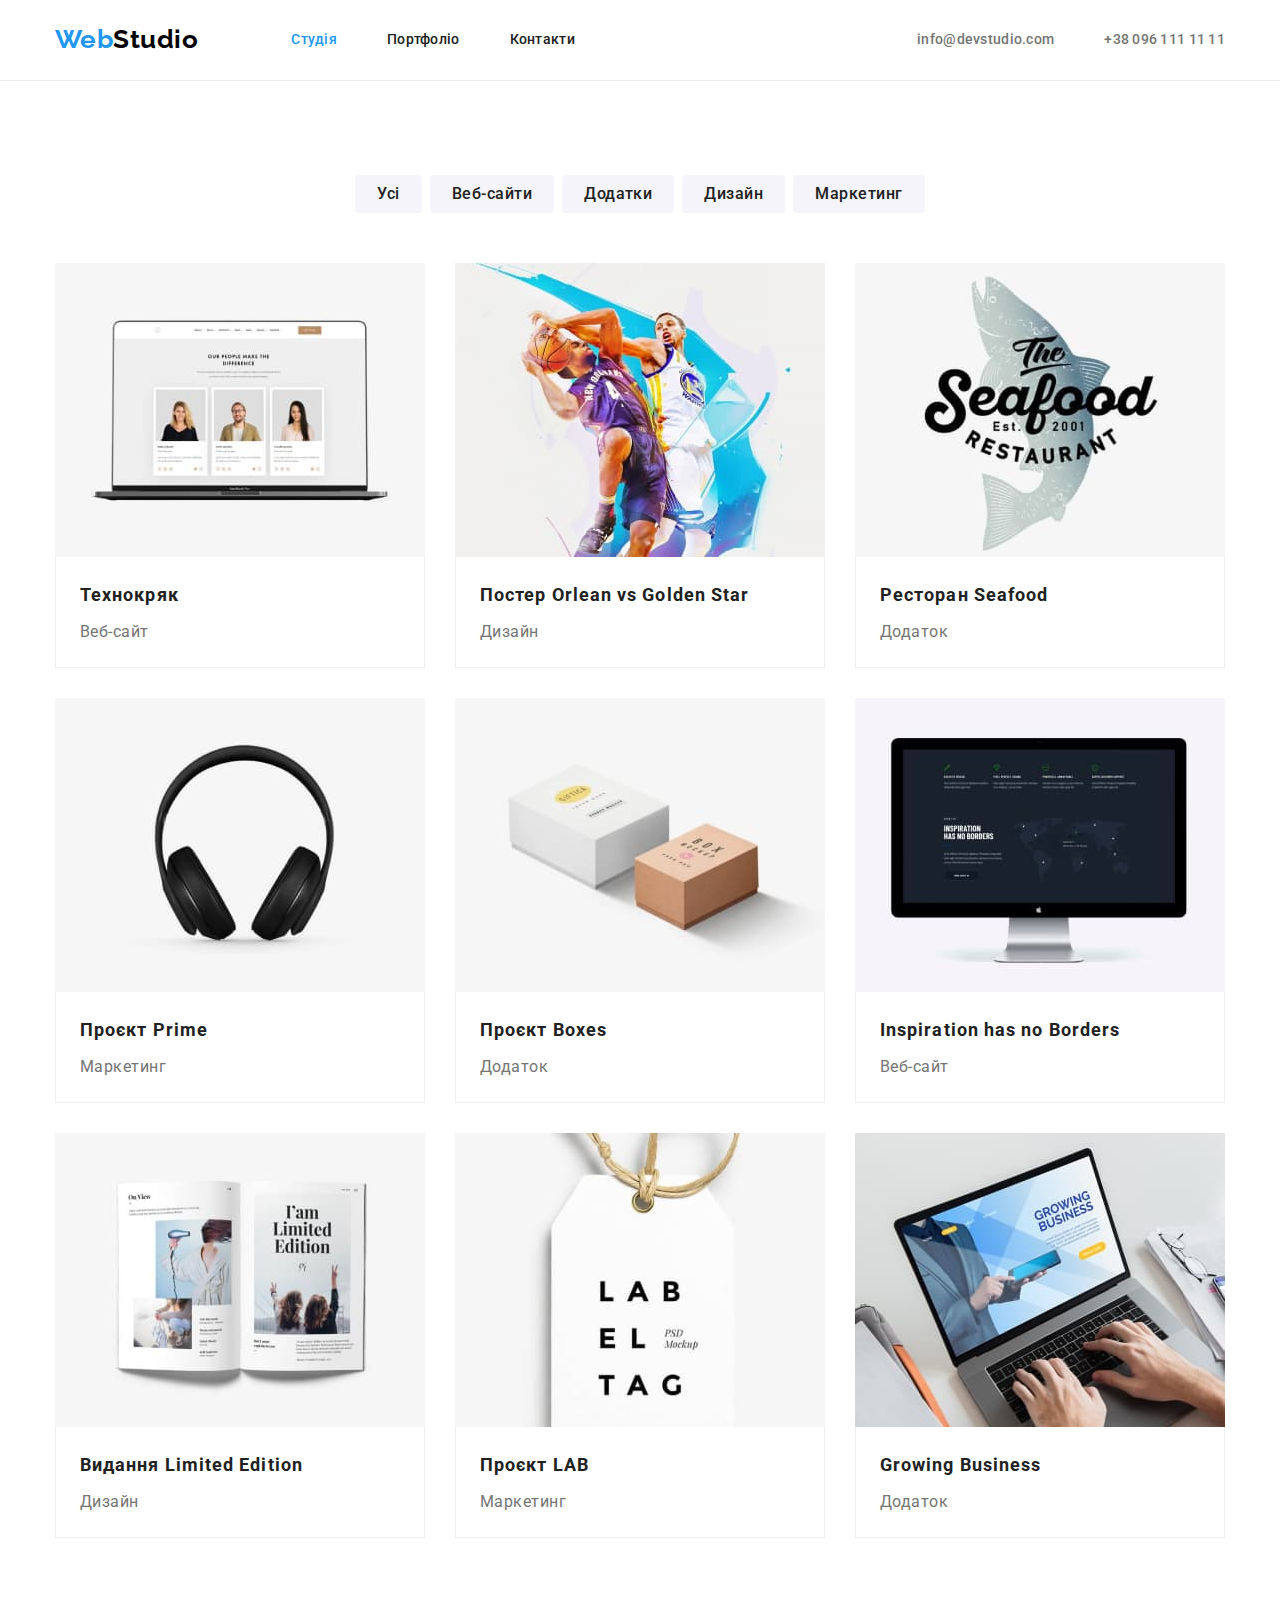
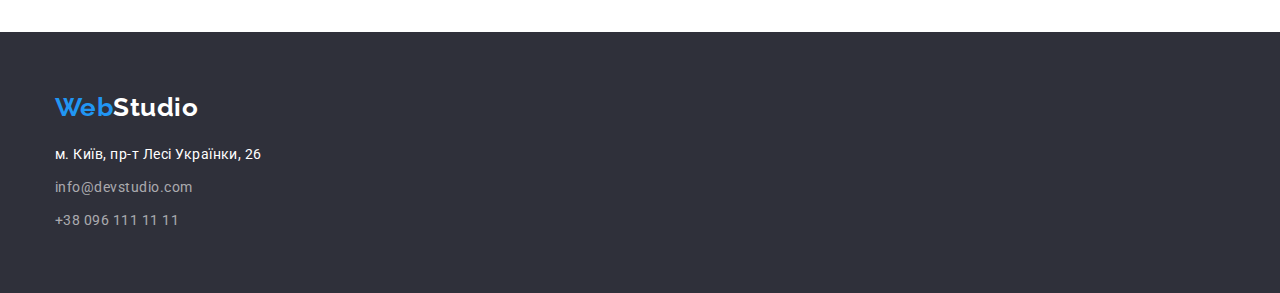
==== portfolio.html @ 68039b97 "Додано бекграунд на секцію hero" ====
<!DOCTYPE html>
<html lang="uk">
  <head>
    <meta charset="UTF-8" />
    <meta http-equiv="X-UA-Compatible" content="IE=edge" />
    <meta name="viewport" content="width=device-width, initial-scale=1.0" />
    <title>Портфоліо</title>
    <link rel="preconnect" href="https://fonts.googleapis.com" />
    <link rel="preconnect" href="https://fonts.gstatic.com" crossorigin />
    <link
      href="https://fonts.googleapis.com/css2?family=Raleway:wght@700&family=Roboto:wght@400;500;700;900&display=swap"
      rel="stylesheet"
    />
    <link
      rel="stylesheet"
      href="https://cdnjs.cloudflare.com/ajax/libs/modern-normalize/1.1.0/modern-normalize.min.css"
    />
    <link rel="stylesheet" href="./css/styles.css" />
  </head>
  <body>
    <header class="page-header">
      <div class="container">
        <nav class="main-nav">
          <a class="link logo" href="./index.html" lang="en">
            Web<span class="accent-studio-hd">Studio</span>
          </a>
          <ul class="list site-nav">
            <li class="item">
              <a class="link active" href="./index.html">Студія</a>
            </li>
            <li class="item">
              <a class="link" href="./portfolio.html">Портфоліо</a>
            </li>
            <li class="item"><a class="link" href="#">Контакти</a></li>
          </ul>
        </nav>
        <ul class="list site-contacts">
          <li class="item">
            <a class="link" href="mailto:info@devstudio.com"
              >info@devstudio.com</a
            >
          </li>
          <li class="item">
            <a class="link" href="tel:+380961111111">+38 096 111 11 11</a>
          </li>
        </ul>
      </div>
    </header>

    <main>
      <section class="section projects">
        <div class="container">
          <h1 class="visually-hidden">Наші роботи</h1>
          <ul class="list projects-filters">
            <li class="item">
              <button class="btn" type="button">Усі</button>
            </li>
            <li class="item">
              <button class="btn" type="button">Веб-сайти</button>
            </li>
            <li class="item">
              <button class="btn" type="button">Додатки</button>
            </li>
            <li class="item">
              <button class="btn" type="button">Дизайн</button>
            </li>
            <li class="item">
              <button class="btn" type="button">Маркетинг</button>
            </li>
          </ul>
          <ul class="list examples">
            <li class="poster">
              <img
                class="photo"
                src="./images/portfolio-techno.jpg"
                alt="Веб-сайт Технокряк"
                width="370"
                height="294"
              />
              <div class="content">
                <h2 class="examples-title">Технокряк</h2>
                <p class="examples-descr">Веб-сайт</p>
              </div>
            </li>
            <li class="poster">
              <img
                class="photo"
                src="./images/portfolio-new-orlean.jpg"
                alt="Дизайн постеру Orlean vs Golden Star"
                width="370"
                height="294"
              />
              <div class="content">
                <h2 class="examples-title">
                  Постер <span lang="en">Orlean vs Golden Star</span>
                </h2>
                <p class="examples-descr">Дизайн</p>
              </div>
            </li>
            <li class="poster">
              <img
                class="photo"
                src="./images/portfolio-seafood.jpg"
                alt="Додаток ресторану Seafood"
                width="370"
                height="294"
              />
              <div class="content">
                <h2 class="examples-title">
                  Ресторан <span lang="en">Seafood</span>
                </h2>
                <p class="examples-descr">Додаток</p>
              </div>
            </li>
            <li class="poster">
              <img
                class="photo"
                src="./images/portfolio-prime.jpg"
                alt="Маркетинг проєкту Prime"
                width="370"
                height="294"
              />
              <div class="content">
                <h2 class="examples-title">
                  Проєкт <span lang="en">Prime</span>
                </h2>
                <p class="examples-descr">Маркетинг</p>
              </div>
            </li>
            <li class="poster">
              <img
                class="photo"
                src="./images/portfolio-boxes.jpg"
                alt="Додаток проєкту Boxes"
                width="370"
                height="294"
              />
              <div class="content">
                <h2 class="examples-title">
                  Проєкт <span lang="en">Boxes</span>
                </h2>
                <p class="examples-descr">Додаток</p>
              </div>
            </li>
            <li class="poster">
              <img
                class="photo"
                src="./images/portfolio-inspiration.jpg"
                alt="Веб-сайт Inspiration has no Borders"
                width="370"
                height="294"
              />
              <div class="content">
                <h2 class="examples-title">
                  <span lang="en">Inspiration has no Borders</span>
                </h2>
                <p class="examples-descr">Веб-сайт</p>
              </div>
            </li>
            <li class="poster">
              <img
                class="photo"
                src="./images/portfolio-limited-ed.jpg"
                alt="Дизайн виданян Limited Edition"
                width="370"
                height="294"
              />
              <div class="content">
                <h2 class="examples-title">
                  Видання <span lang="en">Limited Edition</span>
                </h2>
                <p class="examples-descr">Дизайн</p>
              </div>
            </li>
            <li class="poster">
              <img
                class="photo"
                src="./images/portfolio-lab.jpg"
                alt="Маркетинг проєкту LAB"
                width="370"
                height="294"
              />
              <div class="content">
                <h2 class="examples-title">
                  Проєкт <span class="upper" lang="en">LAB</span>
                </h2>
                <p class="examples-descr">Маркетинг</p>
              </div>
            </li>
            <li class="poster">
              <img
                class="photo"
                src="./images/portfolio-growing-buss.jpg"
                alt="Додаток Growing Business"
                width="370"
                height="294"
              />
              <div class="content">
                <h2 class="examples-title">
                  <span lang="en">Growing Business</span>
                </h2>
                <p class="examples-descr">Додаток</p>
              </div>
            </li>
          </ul>
        </div>
      </section>
    </main>

    <footer class="page-footer">
      <div class="container">
        <a class="link logo" href="./index.html" lang="en">
          Web<span class="accent-studio-ft">Studio</span>
        </a>
        <address class="contacts">
          <ul class="list">
            <li class="list-item">
              <a
                class="link location"
                href="https://goo.gl/maps/3bxnUZ3EVZmGAf4NA"
                target="_blank"
                rel="noreferrer noopener nofollow"
              >
                м. Київ, пр-т Лесі Українки, 26
              </a>
            </li>
            <li class="list-item">
              <a class="link" href="mailto:info@devstudio.com"
                >info@devstudio.com</a
              >
            </li>
            <li class="list-item">
              <a class="link" href="tel:+380961111111">+38 096 111 11 11</a>
            </li>
          </ul>
        </address>
      </div>
    </footer>
  </body>
</html>
---- css/styles.css ----
:root {
    --primary-text-color: rgba(33, 33, 33, 1);
    --descr-color: rgba(117, 117, 117, 1);
    --secondary-color: rgba(33, 150, 243, 1);
    --primary-bgd-color: rgba(255, 255, 255, 1);
    --logo-header-color: rgba(0, 0, 0, 1);
    --bgd-hero-color: rgba(47, 48, 58, 1);
    --focus-btn-color: rgb(16, 137, 236);
    --bgd-team-color: rgba(245, 244, 250, 1);
    --contacts-footer-color: rgba(255, 255, 255, 0.6);

}

body {
    background-color: var(--primary-bgd-color);
    color: var(--primary-text-color);
    font-weight: 700;
    font-family: 'Roboto', sans-serif;
    font-style: normal;
    letter-spacing: 0.03em;
}

.container {
    margin-left: auto;
    margin-right: auto;
    width: 1200px;
    padding-left: 15px;
    padding-right: 15px;
}

.section {
    padding: 94px 0;
}

h1,
h2,
h3,
h4,
h5,
h6,
p,
ul {
    margin: 0;
    padding: 0;
}

.list {
    list-style: none;
}

.link {
    text-decoration: none;
}

/* Логотип */
.logo {
    margin-right: 93px;
    color: var(--secondary-color);
    font-family: 'Raleway', sans-serif;
    font-size: 26px;
    line-height: 1.19;
}

.logo .accent-studio-hd {
    color: var(--logo-header-color);
}

.logo .accent-studio-ft {
    color: var(--primary-bgd-color);
}

/* Навігація основної сторінки */
.page-header {
    padding-top: 24px;
    padding-bottom: 25px;
    border-bottom: 1px solid #ECECEC;
    ;
}

.page-header>.container {
    display: flex;
    align-items: center;
}

.main-nav {
    display: flex;
    align-items: center;
}

.site-nav {
    display: flex;
}

.site-nav>.item:not(:last-child) {
    margin-right: 50px;
}

.site-contacts {
    display: flex;
    margin-left: auto;
}

.site-contacts>.item+.item {
    margin-left: 50px;
}

.site-nav .link,
.site-contacts .link {
    color: currentColor;
    font-weight: 500;
    font-size: 14px;
    line-height: 1.14;
    letter-spacing: 0.02em;
}

.site-contacts .link {
    color: var(--descr-color);
}

.site-nav .active {
    color: var(--secondary-color);
}

.site-nav .link:hover,
.site-contacts .link:hover,
.site-nav .link:focus,
.site-contacts .link:focus {
    color: var(--secondary-color);
}

/* Герой */
.hero {
    background-image: linear-gradient(rgba(47, 48, 58, 0.4), rgba(47, 48, 58, 0.4)), url(../images/hero-bgd.jpg);
    max-width: 1600px;
    padding: 200px 0;
    color: var(--primary-bgd-color);
    text-align: center;
    letter-spacing: 0.06em;
}

.hero>.hero-title {
    margin-bottom: 30px;
    margin-left: auto;
    margin-right: auto;
    font-weight: 900;
    width: 696px;
    font-size: 44px;
    line-height: 1.36;
    text-transform: uppercase;
}

.hero>.main-btn {
    padding: 10px 32px;
    border-radius: 4px;
    border: none;

    color: inherit;
    background-color: var(--secondary-color);
    font-size: 16px;
    line-height: 1.88;
    cursor: pointer;
    font-weight: 700;
    font-family: inherit;
    font-style: inherit;
    letter-spacing: inherit;
}

.hero>.main-btn:hover {
    background-color: var(--focus-btn-color);
}

/* Основна частина 
Advantages */
.visually-hidden {
    position: absolute;
    white-space: nowrap;
    width: 1px;
    height: 1px;
    overflow: hidden;
    border: 0;
    padding: 0;
    clip: rect(0 0 0 0);
    clip-path: inset(50%);
    margin: -1px;
}

.advantages .list {
    display: flex;
}

.advantages .item {
    width: 270px;
}

.advantages .item:not(:last-child) {
    margin-right: 30px;
}

.advantages .advantages-title {
    margin-bottom: 10px;
    font-size: 14px;
    line-height: 1.14;
    text-transform: uppercase;
}

.advantages .advantages-descr {
    color: var(--descr-color);
    font-weight: 400;
    font-size: 14px;
    line-height: 1.71;
}

/* activity */
.section.activity {
    padding-top: 0;
}

.activity .list {
    display: flex;
}

.activity .activity-title {
    margin-bottom: 50px;
    font-size: 36px;
    line-height: 1.17;
    text-align: center;
}

.activity .item:not(:last-child) {
    margin-right: 30px;
}

/*team*/
.team {
    background-color: var(--bgd-team-color);
}

.team .list {
    display: flex;
}

.team .information:not(:last-child) {
    margin-right: 30px;
}

.team .information {
    width: 270px;
    padding-bottom: 30px;
    background-color: var(--primary-bgd-color);
    box-shadow: 0px 1px 3px rgba(0, 0, 0, 0.12), 0px 1px 1px rgba(0, 0, 0, 0.14), 0px 2px 1px rgba(0, 0, 0, 0.2);
    border-radius: 0px 0px 4px 4px;
}

.team .team-title {
    margin-bottom: 50px;
    font-size: 36px;
    line-height: 1.17;
    text-align: center;
}

.information>.team-photo {
    margin-bottom: 30px;
}

.team .team-name {
    margin-bottom: 10px;
    font-weight: 500;
    font-size: 16px;
    line-height: 1.19;
    text-align: center;
}

.team .team-position {
    color: var(--descr-color);
    font-weight: 400;
    font-size: 16px;
    line-height: 1.19;
    text-align: center;
}

/* footer */
.page-footer {
    padding: 60px 0;
    /* Додатково */
    background-color: var(--bgd-hero-color);
}

.page-footer .logo {
    display: inline-block;
    margin-bottom: 20px;
}

.contacts .list-item:not(:last-child) {
    margin-bottom: 9px;
}

.contacts .link {
    color: var(--contacts-footer-color);
    font-style: normal;
    font-weight: 400;
    font-size: 14px;
    line-height: 1.71;
}

.contacts .location {
    color: var(--primary-bgd-color);
}

.contacts .link:hover,
.contacts .link:focus {
    color: var(--secondary-color);
}

/* Page Portfolio*/
.projects .projects-filters {
    display: flex;
    justify-content: center;
    margin-bottom: 50px;
}

.projects-filters>.item.item:not(:last-child) {
    margin-right: 8px;
}

.projects-filters .btn {
    padding: 6px 22px;
    border-radius: 4px;
    border: none;

    color: inherit;
    background-color: var(--bgd-team-color);
    font-family: inherit;
    font-style: inherit;
    font-weight: 500;
    font-size: 16px;
    line-height: 1.62;
    cursor: pointer;
    letter-spacing: inherit;
}

.projects-filters .btn:hover,
.projects-filters .btn:focus {
    background-color: var(--secondary-color);
    color: var(--primary-bgd-color);
}

.photo {
    display: block;
}

.projects .examples {
    display: flex;
    flex-wrap: wrap;
    margin-left: -30px;
    margin-top: -30px;
}

.examples>.poster {
    /* flex-basis: calc(100%/3-30px); */
    margin-left: 30px;
    margin-top: 30px;
}

.poster>.content {
    padding: 20px 24px;
    border-right: 1px solid #EEEEEE;
    border-left: 1px solid #EEEEEE;
    border-bottom: 1px solid #EEEEEE;
}

.content .examples-title {
    margin-bottom: 4px;
    font-size: 18px;
    line-height: 2;
    letter-spacing: 0.06em;
}

.content .examples-descr {
    color: var(--descr-color);
    font-weight: 400;
    font-size: 16px;
    line-height: 1.88;
}

.examples-title>.upper {
    text-transform: uppercase;
}
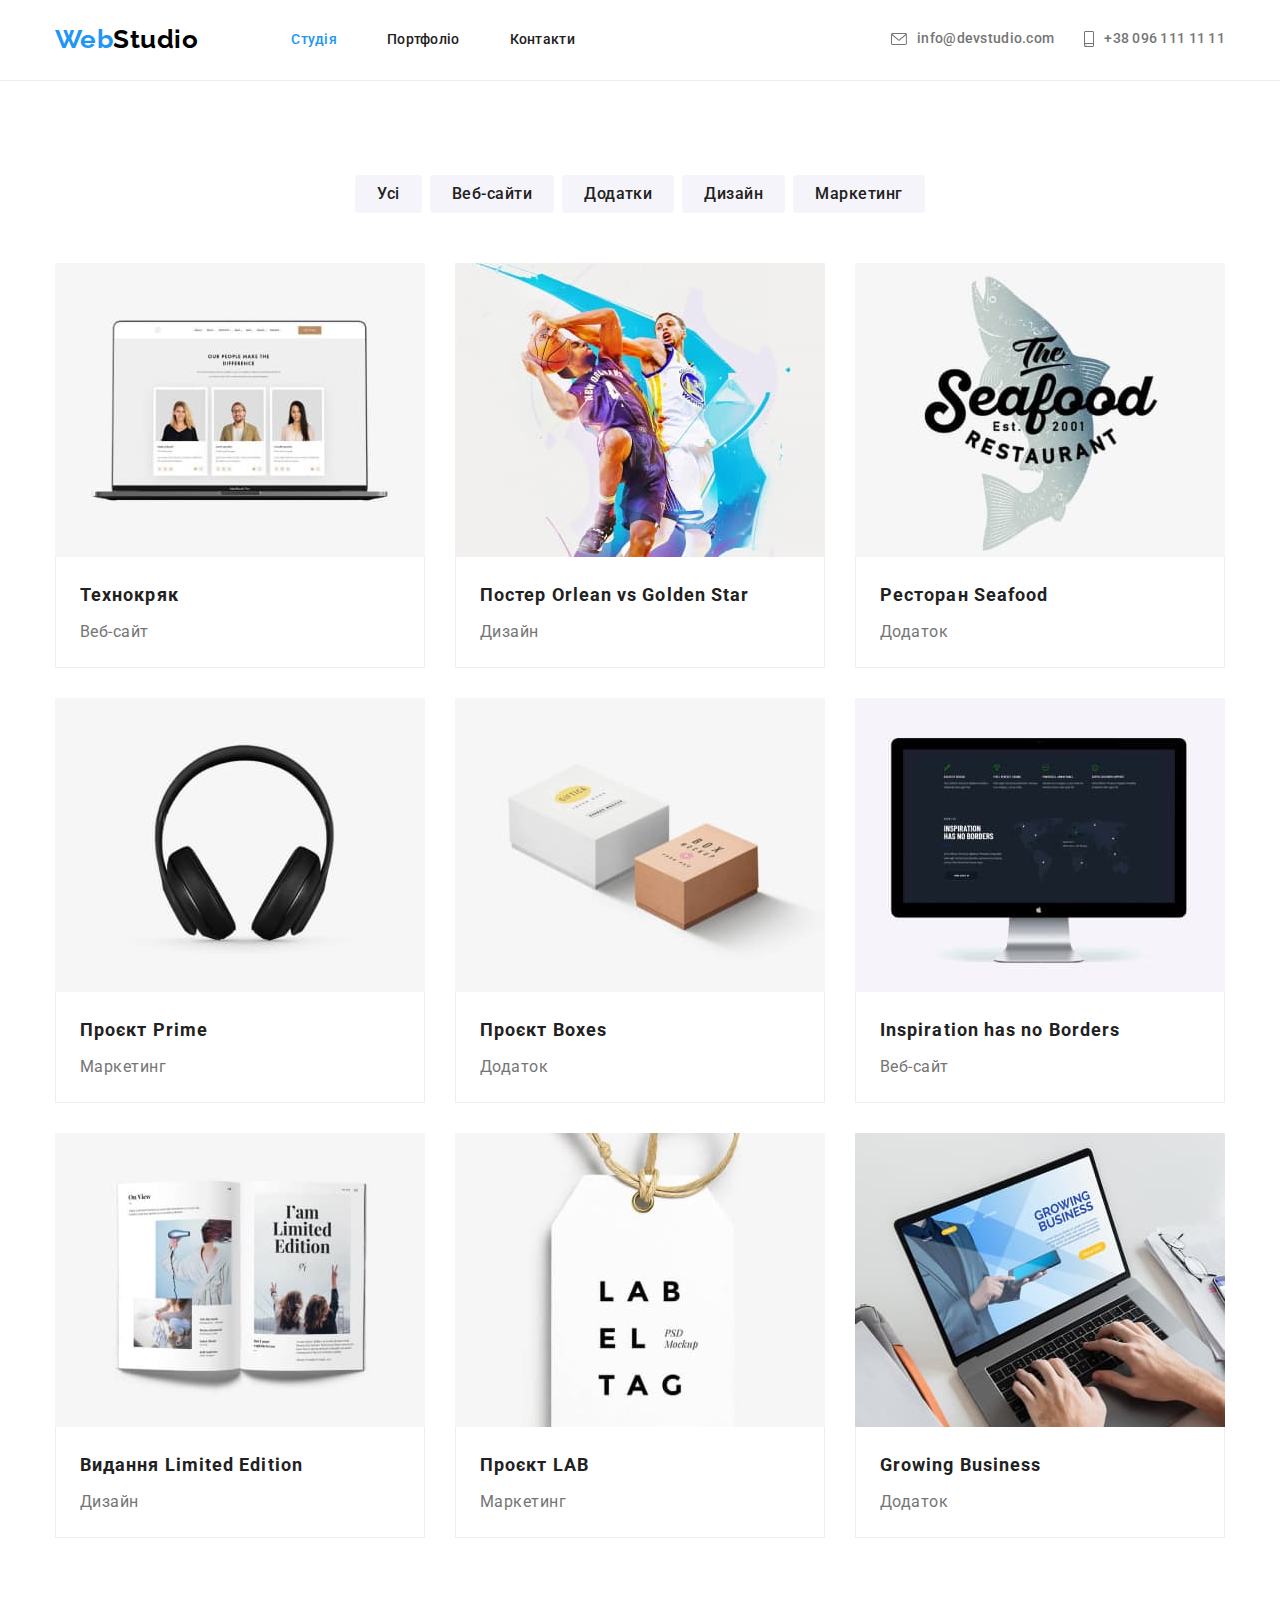
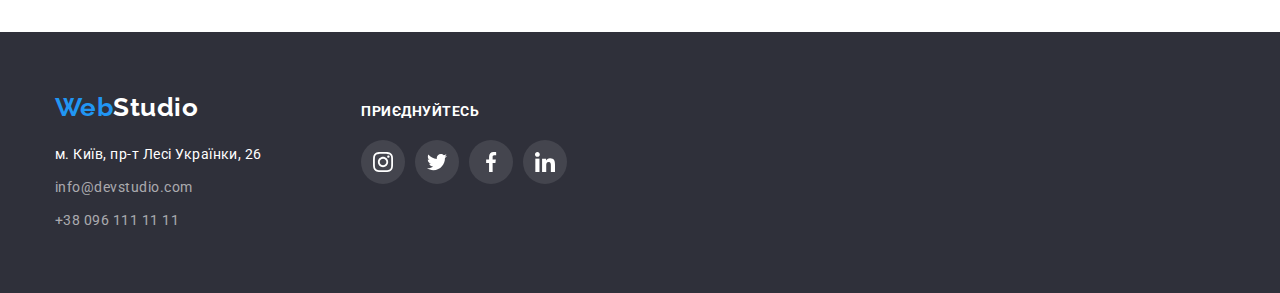
==== commit b284382d: "Готова сторінка index.html (лого не того розміру у секції clients)" ====
--- a/portfolio.html
+++ b/portfolio.html
@@ -36,12 +36,20 @@
         </nav>
         <ul class="list site-contacts">
           <li class="item">
-            <a class="link" href="mailto:info@devstudio.com"
-              >info@devstudio.com</a
+            <a class="link" href="mailto:info@devstudio.com">
+              <svg class="site-contacts-icon" width="16" height="12">
+                <use href="./images/icons.svg#icon-envelope"></use>
+              </svg>
+              info@devstudio.com</a
             >
           </li>
           <li class="item">
-            <a class="link" href="tel:+380961111111">+38 096 111 11 11</a>
+            <a class="link" href="tel:+380961111111">
+              <svg class="site-contacts-icon" width="10" height="16">
+                <use href="./images/icons.svg#icon-smartphone"></use>
+              </svg>
+              +38 096 111 11 11</a
+            >
           </li>
         </ul>
       </div>
@@ -209,31 +217,66 @@
 
     <footer class="page-footer">
       <div class="container">
-        <a class="link logo" href="./index.html" lang="en">
-          Web<span class="accent-studio-ft">Studio</span>
-        </a>
-        <address class="contacts">
-          <ul class="list">
-            <li class="list-item">
-              <a
-                class="link location"
-                href="https://goo.gl/maps/3bxnUZ3EVZmGAf4NA"
-                target="_blank"
-                rel="noreferrer noopener nofollow"
-              >
-                м. Київ, пр-т Лесі Українки, 26
-              </a>
-            </li>
-            <li class="list-item">
-              <a class="link" href="mailto:info@devstudio.com"
-                >info@devstudio.com</a
-              >
-            </li>
-            <li class="list-item">
-              <a class="link" href="tel:+380961111111">+38 096 111 11 11</a>
-            </li>
-          </ul>
-        </address>
+        <div class="contacts-footer">
+          <a class="link logo" href="./index.html" lang="en">
+            Web<span class="accent-studio-ft">Studio</span>
+          </a>
+          <address class="contacts">
+            <ul class="list">
+              <li class="list-item">
+                <a
+                  class="link location"
+                  href="https://goo.gl/maps/3bxnUZ3EVZmGAf4NA"
+                  target="_blank"
+                  rel="noreferrer noopener nofollow"
+                >
+                  м. Київ, пр-т Лесі Українки, 26
+                </a>
+              </li>
+              <li class="list-item">
+                <a class="link" href="mailto:info@devstudio.com"
+                  >info@devstudio.com</a
+                >
+              </li>
+              <li class="list-item">
+                <a class="link" href="tel:+380961111111">+38 096 111 11 11</a>
+              </li>
+            </ul>
+          </address>
+        </div>
+        <div class="net-list-footer">
+          <p class="upper">Приєднуйтесь</p>
+          <ul class="list net-list">
+            <li class="item net-item">
+              <a href="" class="link net-link">
+                <svg class="net-icon" width="20" height="20">
+                  <use href="./images/icons.svg#icon-instagram"></use>
+                </svg>
+              </a>
+            </li>
+            <li class="item net-item">
+              <a href="" class="link net-link">
+                <svg class="net-icon" width="20" height="20">
+                  <use href="./images/icons.svg#icon-twitter"></use>
+                </svg>
+              </a>
+            </li>
+            <li class="item net-item">
+              <a href="" class="link net-link">
+                <svg class="net-icon" width="20" height="20">
+                  <use href="./images/icons.svg#icon-facebook"></use>
+                </svg>
+              </a>
+            </li>
+            <li class="item net-item">
+              <a href="" class="link net-link">
+                <svg class="net-icon" width="20" height="20">
+                  <use href="./images/icons.svg#icon-linkedin"></use>
+                </svg>
+              </a>
+            </li>
+          </ul>
+        </div>
       </div>
     </footer>
   </body>
--- a/css/styles.css
+++ b/css/styles.css
@@ -7,8 +7,7 @@
     --bgd-hero-color: rgba(47, 48, 58, 1);
     --focus-btn-color: rgb(16, 137, 236);
     --bgd-team-color: rgba(245, 244, 250, 1);
-    --contacts-footer-color: rgba(255, 255, 255, 0.6);
-
+    --contacts-footer-color: rgba(255, 255, 255, 0.6); 
 }
 
 body {
@@ -101,7 +100,7 @@
 }
 
 .site-contacts>.item+.item {
-    margin-left: 50px;
+    margin-left: 30px;
 }
 
 .site-nav .link,
@@ -114,7 +113,15 @@
 }
 
 .site-contacts .link {
+    display: flex;
+    align-items: center;
+    justify-content: center;
     color: var(--descr-color);
+}
+
+.site-contacts .site-contacts-icon {
+    fill: currentColor;
+    margin-right: 10px;
 }
 
 .site-nav .active {
@@ -133,6 +140,8 @@
     background-image: linear-gradient(rgba(47, 48, 58, 0.4), rgba(47, 48, 58, 0.4)), url(../images/hero-bgd.jpg);
     max-width: 1600px;
     padding: 200px 0;
+    margin-right: auto;
+    margin-left: auto;
     color: var(--primary-bgd-color);
     text-align: center;
     letter-spacing: 0.06em;
@@ -196,6 +205,17 @@
     margin-right: 30px;
 }
 
+.advantages-bgd {
+    display: flex;
+    align-items: center;
+    justify-content: center;
+    width: 100%;
+    height: 120px;
+    margin-bottom: 30px;
+    background-color: var(--bgd-team-color);
+    border-radius: 4px;
+}
+
 .advantages .advantages-title {
     margin-bottom: 10px;
     font-size: 14px;
@@ -276,6 +296,71 @@
     font-size: 16px;
     line-height: 1.19;
     text-align: center;
+    margin-bottom: 16px;
+}
+
+
+.team .net-list {
+    display: flex;
+    align-items: center;
+    justify-content: space-between;
+    margin-right: auto;
+    margin-left: auto;
+    width: 206px;
+    height: 44px;
+}
+
+.team .net-link {
+    width: 44px;
+    height: 44px;
+    display: flex;
+    align-items: center;
+    justify-content: center;
+    color: rgba(175, 177, 184, 1);
+}
+
+.team .net-icon {
+    fill: currentColor;
+}
+
+.team .net-link:hover {
+    background-color: var(--secondary-color);
+    border-radius: 50%;
+    color: #fff;
+}
+
+/* clients */
+.clients-title {
+    font-size: 36px;
+    line-height: 1.17;
+    text-align: center;
+    margin-bottom: 50px;
+}
+
+.clients-list {
+display: flex;
+align-items: center;
+justify-content: space-between;
+}
+
+.clients-link {
+    display: flex;
+    align-items: center;
+    justify-content: center;
+    width: 170px;
+    height: 92px;
+    border: 1px solid #AFB1B8;
+    border-radius: 4px;
+    color: rgba(175, 177, 184, 1);
+}
+
+.clients-icon {
+    fill: currentColor;
+}
+
+.clients-link:hover {
+    border: 1px solid var(--secondary-color);
+    color: var(--secondary-color);
 }
 
 /* footer */
@@ -309,6 +394,54 @@
 .contacts .link:hover,
 .contacts .link:focus {
     color: var(--secondary-color);
+}
+
+.net-list-footer {
+    margin-left: 70px;
+}
+
+.net-list-footer > .upper {
+    font-size: 14px;
+    line-height: 1.14;
+    text-transform: uppercase;
+    color: #FFFFFF;
+    margin-bottom: 20px;
+}
+
+.net-list-footer {
+    width: 206px;
+}
+
+.net-list-footer .net-list {
+    display: flex;
+    align-items: center;
+    justify-content: space-between;
+    margin-right: auto;
+    margin-left: auto;
+}
+
+.net-list-footer .net-link {
+    width: 44px;
+    height: 44px;
+    display: flex;
+    align-items: center;
+    justify-content: center;
+    background-color: rgba(255, 255, 255, 0.1);
+    border-radius: 50%;
+    color: #fff;
+}
+
+.net-list-footer .net-icon {
+    fill: currentColor;
+}
+
+.net-list-footer .net-link:hover {
+    background-color: var(--secondary-color);
+}
+
+.page-footer .container {
+    display: flex;
+    align-items: baseline;
 }
 
 /* Page Portfolio*/
@@ -356,12 +489,13 @@
 }
 
 .examples>.poster {
-    /* flex-basis: calc(100%/3-30px); */
+    width: 370px;
     margin-left: 30px;
     margin-top: 30px;
 }
 
 .poster>.content {
+    width: 100%;
     padding: 20px 24px;
     border-right: 1px solid #EEEEEE;
     border-left: 1px solid #EEEEEE;
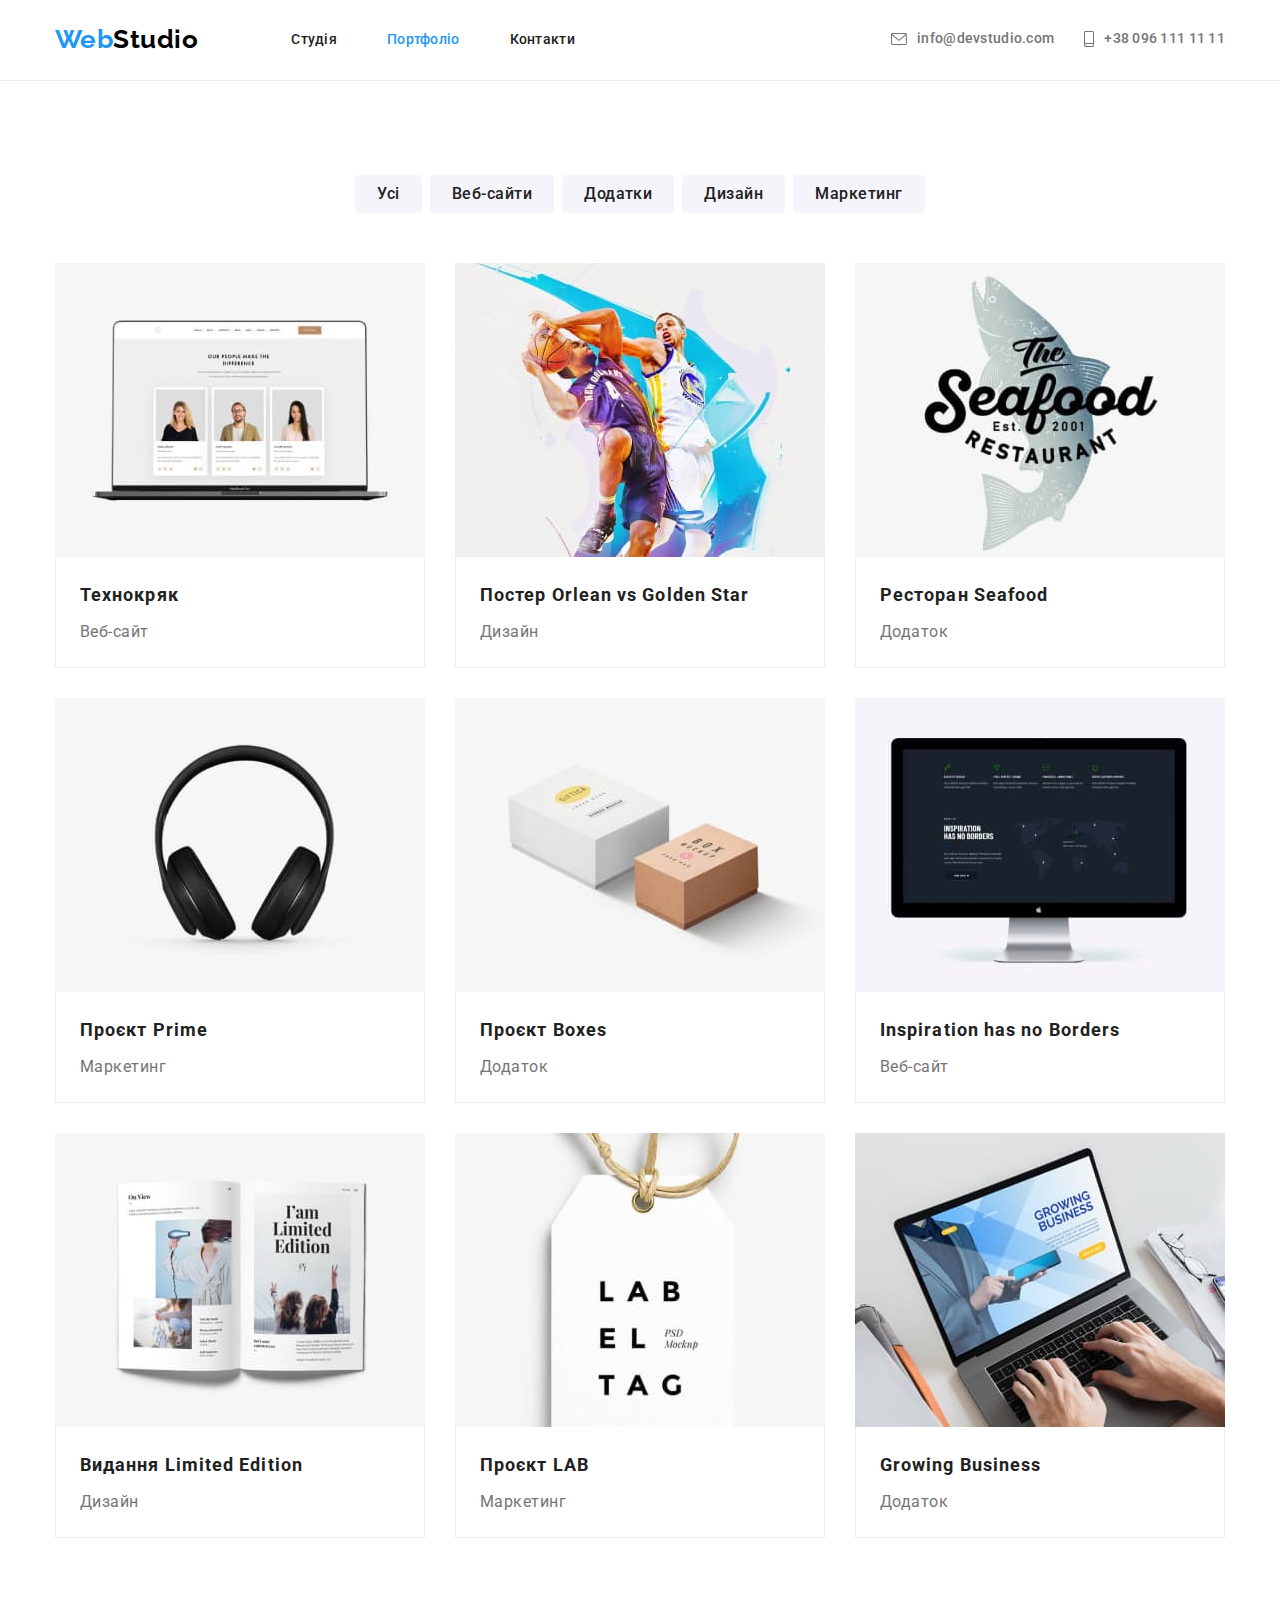
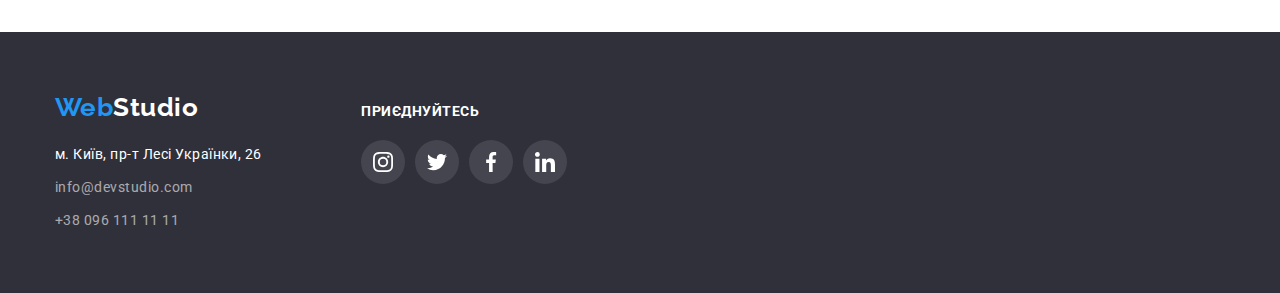
==== commit 6b58e1ed: "Заново створив спрайт і додав оформлення сторінки portfolio" ====
--- a/portfolio.html
+++ b/portfolio.html
@@ -26,10 +26,10 @@
           </a>
           <ul class="list site-nav">
             <li class="item">
-              <a class="link active" href="./index.html">Студія</a>
-            </li>
-            <li class="item">
-              <a class="link" href="./portfolio.html">Портфоліо</a>
+              <a class="link" href="./index.html">Студія</a>
+            </li>
+            <li class="item">
+              <a class="link active" href="./portfolio.html">Портфоліо</a>
             </li>
             <li class="item"><a class="link" href="#">Контакти</a></li>
           </ul>
@@ -78,137 +78,155 @@
           </ul>
           <ul class="list examples">
             <li class="poster">
-              <img
-                class="photo"
-                src="./images/portfolio-techno.jpg"
-                alt="Веб-сайт Технокряк"
-                width="370"
-                height="294"
-              />
-              <div class="content">
-                <h2 class="examples-title">Технокряк</h2>
-                <p class="examples-descr">Веб-сайт</p>
-              </div>
-            </li>
-            <li class="poster">
-              <img
-                class="photo"
-                src="./images/portfolio-new-orlean.jpg"
-                alt="Дизайн постеру Orlean vs Golden Star"
-                width="370"
-                height="294"
-              />
-              <div class="content">
-                <h2 class="examples-title">
-                  Постер <span lang="en">Orlean vs Golden Star</span>
-                </h2>
-                <p class="examples-descr">Дизайн</p>
-              </div>
-            </li>
-            <li class="poster">
-              <img
-                class="photo"
-                src="./images/portfolio-seafood.jpg"
-                alt="Додаток ресторану Seafood"
-                width="370"
-                height="294"
-              />
-              <div class="content">
-                <h2 class="examples-title">
-                  Ресторан <span lang="en">Seafood</span>
-                </h2>
-                <p class="examples-descr">Додаток</p>
-              </div>
-            </li>
-            <li class="poster">
-              <img
-                class="photo"
-                src="./images/portfolio-prime.jpg"
-                alt="Маркетинг проєкту Prime"
-                width="370"
-                height="294"
-              />
-              <div class="content">
-                <h2 class="examples-title">
-                  Проєкт <span lang="en">Prime</span>
-                </h2>
-                <p class="examples-descr">Маркетинг</p>
-              </div>
-            </li>
-            <li class="poster">
-              <img
-                class="photo"
-                src="./images/portfolio-boxes.jpg"
-                alt="Додаток проєкту Boxes"
-                width="370"
-                height="294"
-              />
-              <div class="content">
-                <h2 class="examples-title">
-                  Проєкт <span lang="en">Boxes</span>
-                </h2>
-                <p class="examples-descr">Додаток</p>
-              </div>
-            </li>
-            <li class="poster">
-              <img
-                class="photo"
-                src="./images/portfolio-inspiration.jpg"
-                alt="Веб-сайт Inspiration has no Borders"
-                width="370"
-                height="294"
-              />
-              <div class="content">
-                <h2 class="examples-title">
-                  <span lang="en">Inspiration has no Borders</span>
-                </h2>
-                <p class="examples-descr">Веб-сайт</p>
-              </div>
-            </li>
-            <li class="poster">
-              <img
-                class="photo"
-                src="./images/portfolio-limited-ed.jpg"
-                alt="Дизайн виданян Limited Edition"
-                width="370"
-                height="294"
-              />
-              <div class="content">
-                <h2 class="examples-title">
-                  Видання <span lang="en">Limited Edition</span>
-                </h2>
-                <p class="examples-descr">Дизайн</p>
-              </div>
-            </li>
-            <li class="poster">
-              <img
-                class="photo"
-                src="./images/portfolio-lab.jpg"
-                alt="Маркетинг проєкту LAB"
-                width="370"
-                height="294"
-              />
-              <div class="content">
-                <h2 class="examples-title">
-                  Проєкт <span class="upper" lang="en">LAB</span>
-                </h2>
-                <p class="examples-descr">Маркетинг</p>
-              </div>
-            </li>
-            <li class="poster">
-              <img
-                class="photo"
-                src="./images/portfolio-growing-buss.jpg"
-                alt="Додаток Growing Business"
-                width="370"
-                height="294"
-              />
-              <div class="content">
-                <h2 class="examples-title">
-                  <span lang="en">Growing Business</span>
-                </h2>
-                <p class="examples-descr">Додаток</p>
-              </div>
+              <a class="link examples-link" href="">
+                <img
+                  class="photo"
+                  src="./images/portfolio-techno.jpg"
+                  alt="Веб-сайт Технокряк"
+                  width="370"
+                  height="294"
+                />
+                <div class="content">
+                  <h2 class="examples-title">Технокряк</h2>
+                  <p class="examples-descr">Веб-сайт</p>
+                </div>
+              </a>
+            </li>
+            <li class="poster">
+              <a class="link examples-link" href="">
+                <img
+                  class="photo"
+                  src="./images/portfolio-new-orlean.jpg"
+                  alt="Дизайн постеру Orlean vs Golden Star"
+                  width="370"
+                  height="294"
+                />
+                <div class="content">
+                  <h2 class="examples-title">
+                    Постер <span lang="en">Orlean vs Golden Star</span>
+                  </h2>
+                  <p class="examples-descr">Дизайн</p>
+                </div>
+              </a>
+            </li>
+            <li class="poster">
+              <a class="link examples-link" href="">
+                <img
+                  class="photo"
+                  src="./images/portfolio-seafood.jpg"
+                  alt="Додаток ресторану Seafood"
+                  width="370"
+                  height="294"
+                />
+                <div class="content">
+                  <h2 class="examples-title">
+                    Ресторан <span lang="en">Seafood</span>
+                  </h2>
+                  <p class="examples-descr">Додаток</p>
+                </div>
+              </a>
+            </li>
+            <li class="poster">
+              <a class="link examples-link" href="">
+                <img
+                  class="photo"
+                  src="./images/portfolio-prime.jpg"
+                  alt="Маркетинг проєкту Prime"
+                  width="370"
+                  height="294"
+                />
+                <div class="content">
+                  <h2 class="examples-title">
+                    Проєкт <span lang="en">Prime</span>
+                  </h2>
+                  <p class="examples-descr">Маркетинг</p>
+                </div>
+              </a>
+            </li>
+            <li class="poster">
+              <a class="link examples-link" href="">
+                <img
+                  class="photo"
+                  src="./images/portfolio-boxes.jpg"
+                  alt="Додаток проєкту Boxes"
+                  width="370"
+                  height="294"
+                />
+                <div class="content">
+                  <h2 class="examples-title">
+                    Проєкт <span lang="en">Boxes</span>
+                  </h2>
+                  <p class="examples-descr">Додаток</p>
+                </div>
+              </a>
+            </li>
+            <li class="poster">
+              <a class="link examples-link" href="">
+                <img
+                  class="photo"
+                  src="./images/portfolio-inspiration.jpg"
+                  alt="Веб-сайт Inspiration has no Borders"
+                  width="370"
+                  height="294"
+                />
+                <div class="content">
+                  <h2 class="examples-title">
+                    <span lang="en">Inspiration has no Borders</span>
+                  </h2>
+                  <p class="examples-descr">Веб-сайт</p>
+                </div>
+              </a>
+            </li>
+            <li class="poster">
+              <a class="link examples-link" href="">
+                <img
+                  class="photo"
+                  src="./images/portfolio-limited-ed.jpg"
+                  alt="Дизайн виданян Limited Edition"
+                  width="370"
+                  height="294"
+                />
+                <div class="content">
+                  <h2 class="examples-title">
+                    Видання <span lang="en">Limited Edition</span>
+                  </h2>
+                  <p class="examples-descr">Дизайн</p>
+                </div>
+              </a>
+            </li>
+            <li class="poster">
+              <a class="link examples-link" href="">
+                <img
+                  class="photo"
+                  src="./images/portfolio-lab.jpg"
+                  alt="Маркетинг проєкту LAB"
+                  width="370"
+                  height="294"
+                />
+                <div class="content">
+                  <h2 class="examples-title">
+                    Проєкт <span class="upper" lang="en">LAB</span>
+                  </h2>
+                  <p class="examples-descr">Маркетинг</p>
+                </div>
+              </a>
+            </li>
+            <li class="poster">
+              <a class="link examples-link" href="">
+                <img
+                  class="photo"
+                  src="./images/portfolio-growing-buss.jpg"
+                  alt="Додаток Growing Business"
+                  width="370"
+                  height="294"
+                />
+                <div class="content">
+                  <h2 class="examples-title">
+                    <span lang="en">Growing Business</span>
+                  </h2>
+                  <p class="examples-descr">Додаток</p>
+                </div>
+              </a>
             </li>
           </ul>
         </div>
--- a/css/styles.css
+++ b/css/styles.css
@@ -475,6 +475,7 @@
 .projects-filters .btn:focus {
     background-color: var(--secondary-color);
     color: var(--primary-bgd-color);
+    box-shadow: 0px 3px 1px rgba(0, 0, 0, 0.1), 0px 1px 2px rgba(0, 0, 0, 0.08), 0px 2px 2px rgba(0, 0, 0, 0.12);
 }
 
 .photo {
@@ -488,13 +489,13 @@
     margin-top: -30px;
 }
 
-.examples>.poster {
+.examples .poster {
     width: 370px;
     margin-left: 30px;
     margin-top: 30px;
 }
 
-.poster>.content {
+.poster .content {
     width: 100%;
     padding: 20px 24px;
     border-right: 1px solid #EEEEEE;
@@ -503,6 +504,7 @@
 }
 
 .content .examples-title {
+    color: var(--primary-text-color);
     margin-bottom: 4px;
     font-size: 18px;
     line-height: 2;
@@ -518,4 +520,8 @@
 
 .examples-title>.upper {
     text-transform: uppercase;
+}
+
+.examples .poster:hover {
+    box-shadow: 0px 1px 1px rgba(0, 0, 0, 0.12), 0px 4px 4px rgba(0, 0, 0, 0.06), 1px 4px 6px rgba(0, 0, 0, 0.16);
 }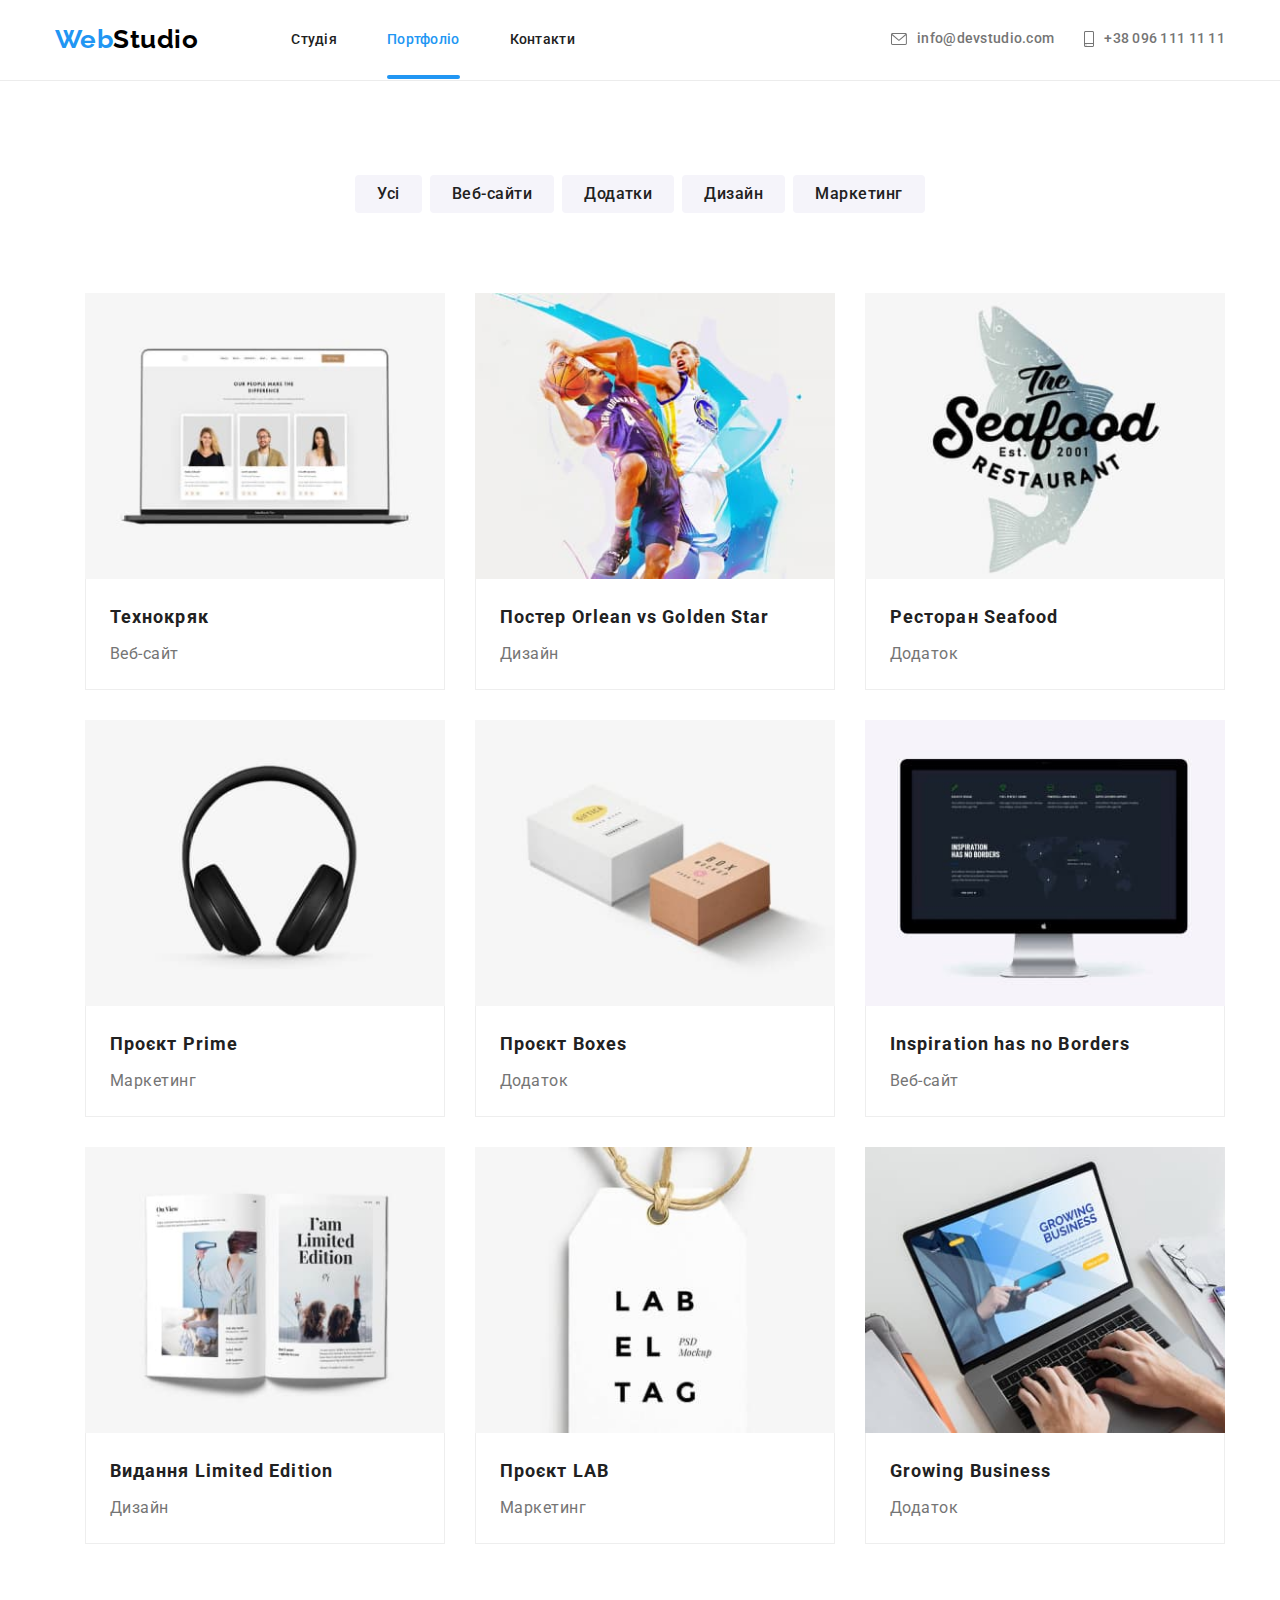
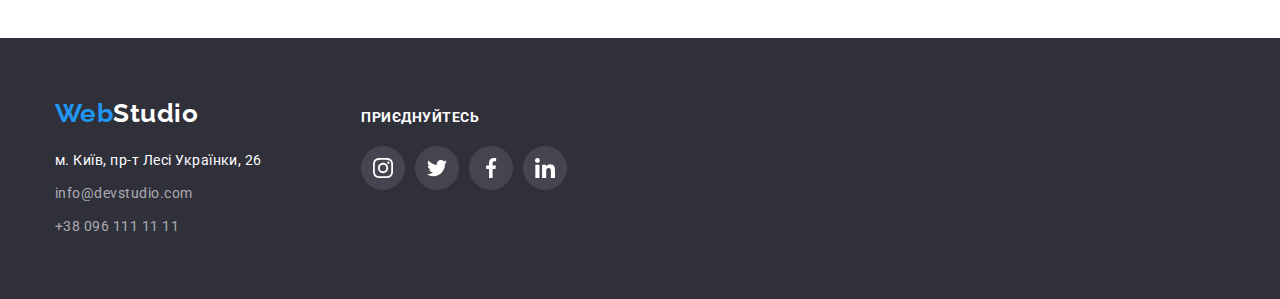
==== commit bedab537: "Помилково працював в репозиторії до 4 домашки, робивши 5" ====
--- a/portfolio.html
+++ b/portfolio.html
@@ -79,13 +79,22 @@
           <ul class="list examples">
             <li class="poster">
               <a class="link examples-link" href="">
-                <img
-                  class="photo"
-                  src="./images/portfolio-techno.jpg"
-                  alt="Веб-сайт Технокряк"
-                  width="370"
-                  height="294"
-                />
+                <div class="thumb">
+                  <img
+                    class="photo"
+                    src="./images/portfolio-techno.jpg"
+                    alt="Веб-сайт Технокряк"
+                  />
+                  <div class="overlay">
+                    <p class="overlay-descr">
+                      Ресурс пропонує комплексні пропозиції з різним рівнем
+                      функціоналу та сервісів. Все це дозволить відвідувачу
+                      отримати вичерпні відомості про компанію чи приватну
+                      особу.
+                    </p>
+                  </div>
+                </div>
+
                 <div class="content">
                   <h2 class="examples-title">Технокряк</h2>
                   <p class="examples-descr">Веб-сайт</p>
@@ -98,8 +107,6 @@
                   class="photo"
                   src="./images/portfolio-new-orlean.jpg"
                   alt="Дизайн постеру Orlean vs Golden Star"
-                  width="370"
-                  height="294"
                 />
                 <div class="content">
                   <h2 class="examples-title">
@@ -115,8 +122,6 @@
                   class="photo"
                   src="./images/portfolio-seafood.jpg"
                   alt="Додаток ресторану Seafood"
-                  width="370"
-                  height="294"
                 />
                 <div class="content">
                   <h2 class="examples-title">
@@ -132,8 +137,6 @@
                   class="photo"
                   src="./images/portfolio-prime.jpg"
                   alt="Маркетинг проєкту Prime"
-                  width="370"
-                  height="294"
                 />
                 <div class="content">
                   <h2 class="examples-title">
@@ -149,8 +152,6 @@
                   class="photo"
                   src="./images/portfolio-boxes.jpg"
                   alt="Додаток проєкту Boxes"
-                  width="370"
-                  height="294"
                 />
                 <div class="content">
                   <h2 class="examples-title">
@@ -166,8 +167,6 @@
                   class="photo"
                   src="./images/portfolio-inspiration.jpg"
                   alt="Веб-сайт Inspiration has no Borders"
-                  width="370"
-                  height="294"
                 />
                 <div class="content">
                   <h2 class="examples-title">
@@ -183,8 +182,6 @@
                   class="photo"
                   src="./images/portfolio-limited-ed.jpg"
                   alt="Дизайн виданян Limited Edition"
-                  width="370"
-                  height="294"
                 />
                 <div class="content">
                   <h2 class="examples-title">
@@ -200,8 +197,6 @@
                   class="photo"
                   src="./images/portfolio-lab.jpg"
                   alt="Маркетинг проєкту LAB"
-                  width="370"
-                  height="294"
                 />
                 <div class="content">
                   <h2 class="examples-title">
@@ -217,8 +212,6 @@
                   class="photo"
                   src="./images/portfolio-growing-buss.jpg"
                   alt="Додаток Growing Business"
-                  width="370"
-                  height="294"
                 />
                 <div class="content">
                   <h2 class="examples-title">
--- a/css/styles.css
+++ b/css/styles.css
@@ -8,6 +8,7 @@
     --focus-btn-color: rgb(16, 137, 236);
     --bgd-team-color: rgba(245, 244, 250, 1);
     --contacts-footer-color: rgba(255, 255, 255, 0.6); 
+    --gap: 30px;
 }
 
 body {
@@ -51,6 +52,12 @@
     text-decoration: none;
 }
 
+img {
+    display: block;
+    width: 100%;
+    height: auto;
+}
+
 /* Логотип */
 .logo {
     margin-right: 93px;
@@ -69,15 +76,14 @@
 }
 
 /* Навігація основної сторінки */
-.page-header {
-    padding-top: 24px;
-    padding-bottom: 25px;
+.page-header { 
+    padding: 24px 0 25px 0;
     border-bottom: 1px solid #ECECEC;
-    ;
 }
 
 .page-header>.container {
     display: flex;
+    height: 100%;
     align-items: center;
 }
 
@@ -124,8 +130,24 @@
     margin-right: 10px;
 }
 
+.site-nav .link {
+    padding: 32px 0;
+}
+
 .site-nav .active {
+    position: relative;
     color: var(--secondary-color);
+}
+
+.site-nav .active::after {
+    position: absolute;
+    bottom: 0;
+    left: 0;
+    content: '';
+    width: 100%;
+    height: 4px;
+    background-color: currentColor;
+    border-radius: 2px;
 }
 
 .site-nav .link:hover,
@@ -250,6 +272,29 @@
     margin-right: 30px;
 }
 
+.thumb {
+    position: relative;
+}
+
+.activity .photo-label {
+    position: absolute;
+    bottom: 0;
+    display: flex;
+    align-items: center;
+    justify-content: center;
+    width: 100%;
+    height: 70px;
+    background-color: rgba(47, 48, 58, 0.8);
+    
+}
+
+.activity .photo-descr {
+    font-size: 14px;
+    line-height: 1.14;
+    text-transform: uppercase;
+    color: #fff;
+}
+
 /*team*/
 .team {
     background-color: var(--bgd-team-color);
@@ -323,7 +368,8 @@
     fill: currentColor;
 }
 
-.team .net-link:hover {
+.team .net-link:hover,
+.team .net-link:focus {
     background-color: var(--secondary-color);
     border-radius: 50%;
     color: #fff;
@@ -358,7 +404,8 @@
     fill: currentColor;
 }
 
-.clients-link:hover {
+.clients-link:hover,
+.clients-link:focus {
     border: 1px solid var(--secondary-color);
     color: var(--secondary-color);
 }
@@ -435,7 +482,8 @@
     fill: currentColor;
 }
 
-.net-list-footer .net-link:hover {
+.net-list-footer .net-link:hover,
+.net-list-footer .net-link:focus {
     background-color: var(--secondary-color);
 }
 
@@ -485,14 +533,43 @@
 .projects .examples {
     display: flex;
     flex-wrap: wrap;
-    margin-left: -30px;
-    margin-top: -30px;
+    margin-left: -1 * var(--gap);
+    margin-top: -1 * var(--gap);
 }
 
 .examples .poster {
-    width: 370px;
-    margin-left: 30px;
-    margin-top: 30px;
+    flex-basis: calc((100% / 3 - var(--gap)));
+    margin-left: var(--gap);
+    margin-top: var(--gap);
+}
+
+.examples .thumb {
+    position: relative;
+    overflow: hidden;
+        
+}
+
+.examples .overlay {
+    position: absolute;
+    top: 0;
+    left: 0;
+    transform: translateY(100%);
+    padding: 63px 24px;
+    width: 100%;
+    height: 100%;
+    background-color: rgba(33, 150, 243, 0.9);
+    transition: transform 250ms linear;
+}
+
+.examples .overlay-descr {
+    font-weight: 400;
+    font-size: 18px;
+    line-height: 1.56;
+    color: #fff;
+}
+
+.examples .poster:hover .overlay {
+    transform: translateY(0);
 }
 
 .poster .content {
